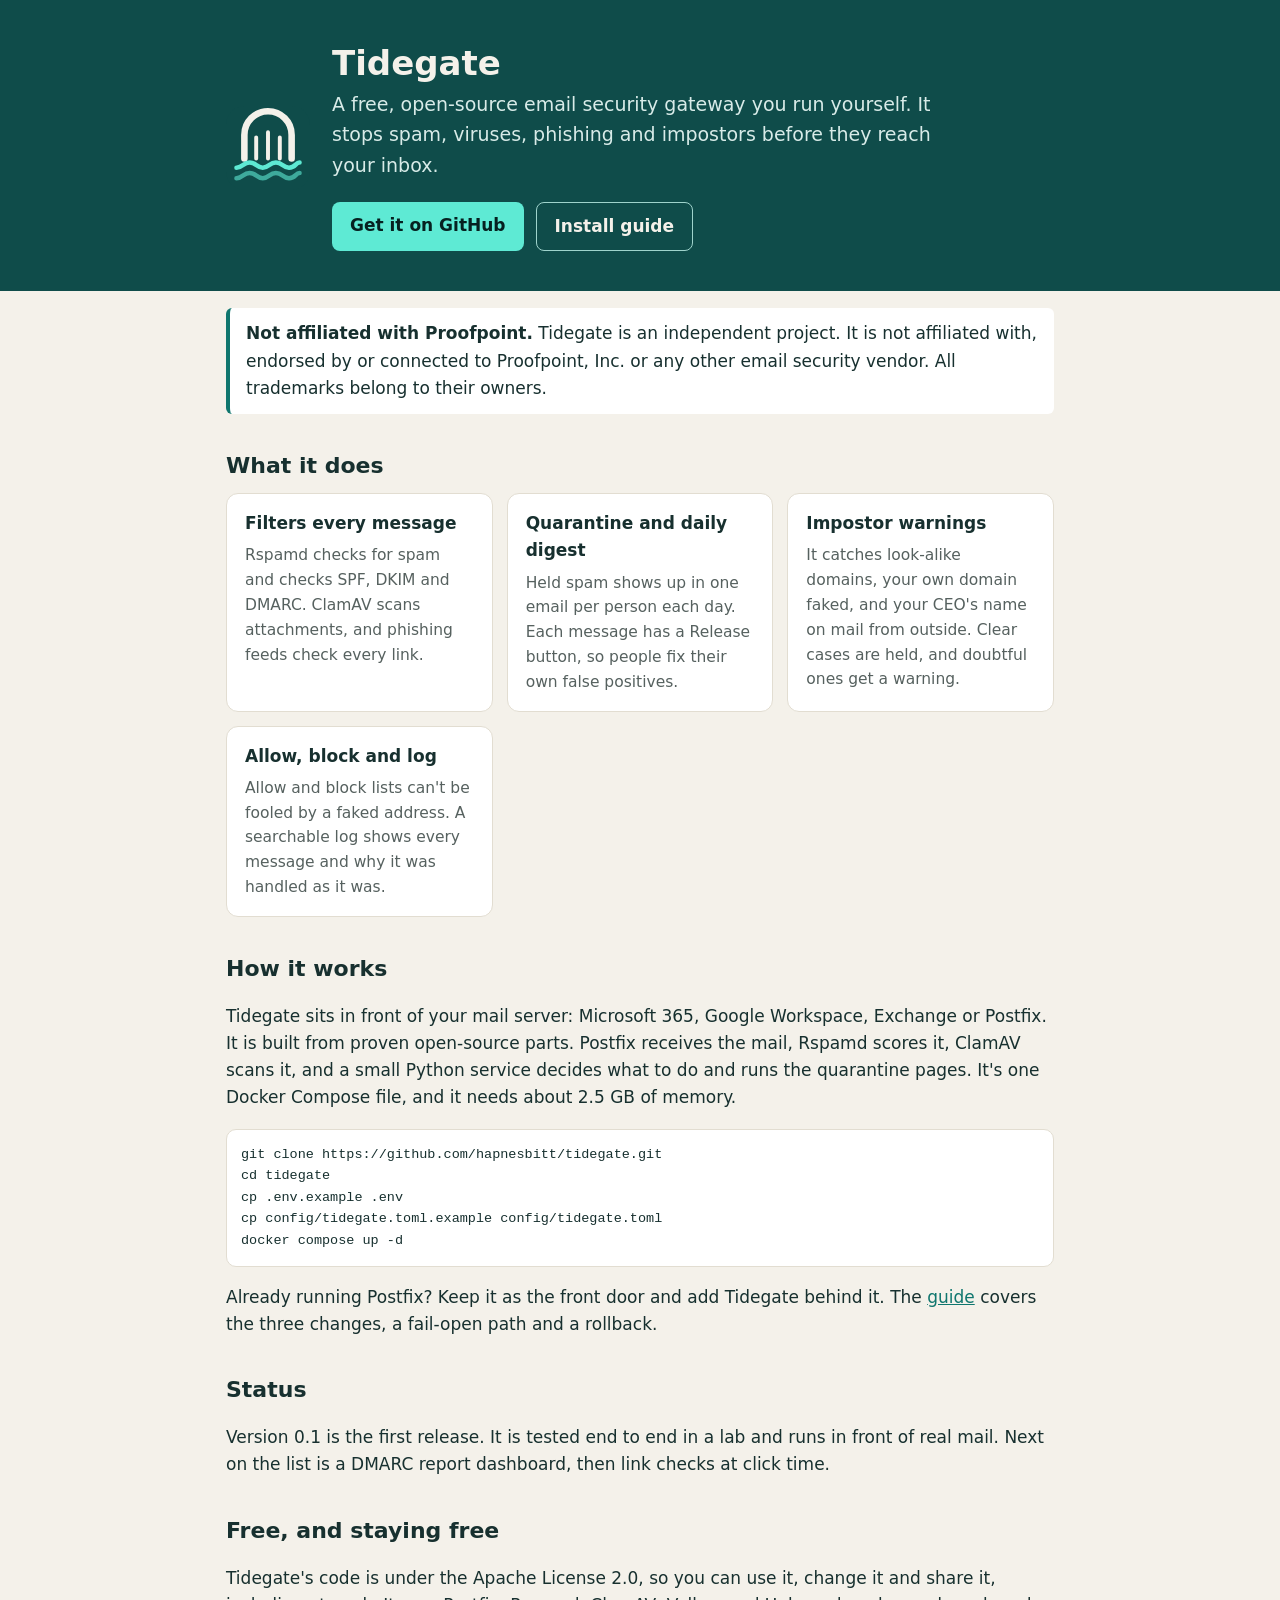
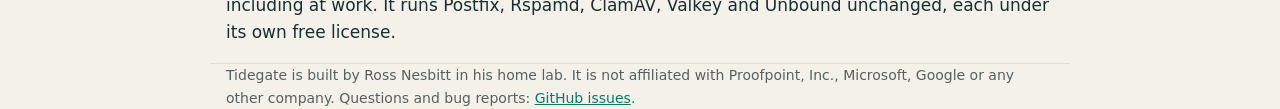
==== site/index.html @ bec3885f "Tidegate 0.1: free, open-source email security gateway Postfix + Rspamd + ClamAV in Docker Compose, " ====
<!doctype html>
<html lang="en">
<head>
<meta charset="utf-8">
<meta name="viewport" content="width=device-width, initial-scale=1">
<title>Tidegate: a free, open-source email security gateway</title>
<meta name="description" content="Tidegate is a free, open-source email security gateway you run yourself: spam, virus, phishing and impostor filtering with a quarantine and a daily digest. Built on Postfix, Rspamd and ClamAV.">
<link rel="icon" href="logo.svg" type="image/svg+xml">
<style>
:root { --bg:#f4f1ea; --card:#fff; --ink:#17302f; --muted:#56615f; --line:#e2ddd1; --brand:#0f4c4a; --accent:#0f766e; }
@media (prefers-color-scheme: dark) { :root { --bg:#0e1716; --card:#152321; --ink:#e7efed; --muted:#9db0ad; --line:#26403c; --brand:#0b3a38; --accent:#2bb3a3; } }
* { box-sizing:border-box; }
body { margin:0; background:var(--bg); color:var(--ink); font:17px/1.6 system-ui,-apple-system,"Segoe UI",Roboto,sans-serif; }
header { background:var(--brand); color:#f4f1ea; padding:44px 16px 40px; }
.wrap { max-width:860px; margin:0 auto; padding:0 16px; }
header .wrap { display:flex; gap:22px; align-items:center; flex-wrap:wrap; }
header img { width:84px; height:84px; }
h1 { font-size:34px; line-height:1.15; margin:0 0 6px; }
header p { margin:0; font-size:19px; color:#d8ebe8; max-width:600px; }
main { padding:8px 0 40px; }
h2 { font-size:22px; margin:34px 0 10px; }
a { color:var(--accent); }
.cta { display:flex; flex-wrap:wrap; gap:12px; margin:22px 0 0; }
.cta a { display:inline-block; padding:10px 18px; border-radius:8px; text-decoration:none; font-weight:600; background:#5eead4; color:#062120; }
.cta a.ghost { background:transparent; color:#f4f1ea; border:1px solid #9fd3cc; }
.grid { display:grid; grid-template-columns:repeat(auto-fit,minmax(240px,1fr)); gap:14px; }
.card { background:var(--card); border:1px solid var(--line); border-radius:12px; padding:16px 18px; }
.card h3 { margin:0 0 6px; font-size:17px; }
.card p { margin:0; color:var(--muted); font-size:15.5px; }
pre { background:var(--card); border:1px solid var(--line); border-radius:10px; padding:14px; overflow-x:auto; font-size:13.5px; }
.note { background:var(--card); border-left:4px solid var(--accent); padding:12px 16px; border-radius:6px; }
footer { border-top:1px solid var(--line); padding:20px 0 40px; color:var(--muted); font-size:14px; }
</style>
</head>
<body>
<header>
  <div class="wrap">
    <img src="logo.svg" alt="">
    <div>
      <h1>Tidegate</h1>
      <p>A free, open-source email security gateway you run yourself. It stops spam, viruses, phishing and impostors before they reach your inbox.</p>
      <div class="cta">
        <a href="https://github.com/hapnesbitt/tidegate">Get it on GitHub</a>
        <a class="ghost" href="https://github.com/hapnesbitt/tidegate#install">Install guide</a>
      </div>
    </div>
  </div>
</header>
<main class="wrap">
  <p class="note"><strong>Not affiliated with Proofpoint.</strong> Tidegate is an independent project. It is not affiliated with, endorsed by or connected to Proofpoint, Inc. or any other email security vendor. All trademarks belong to their owners.</p>

  <h2>What it does</h2>
  <div class="grid">
    <div class="card"><h3>Filters every message</h3><p>Rspamd checks for spam and checks SPF, DKIM and DMARC. ClamAV scans attachments, and phishing feeds check every link.</p></div>
    <div class="card"><h3>Quarantine and daily digest</h3><p>Held spam shows up in one email per person each day. Each message has a Release button, so people fix their own false positives.</p></div>
    <div class="card"><h3>Impostor warnings</h3><p>It catches look-alike domains, your own domain faked, and your CEO's name on mail from outside. Clear cases are held, and doubtful ones get a warning.</p></div>
    <div class="card"><h3>Allow, block and log</h3><p>Allow and block lists can't be fooled by a faked address. A searchable log shows every message and why it was handled as it was.</p></div>
  </div>

  <h2>How it works</h2>
  <p>Tidegate sits in front of your mail server: Microsoft 365, Google Workspace, Exchange or Postfix. It is built from proven open-source parts. Postfix receives the mail, Rspamd scores it, ClamAV scans it, and a small Python service decides what to do and runs the quarantine pages. It's one Docker Compose file, and it needs about 2.5 GB of memory.</p>
  <pre>git clone https://github.com/hapnesbitt/tidegate.git
cd tidegate
cp .env.example .env
cp config/tidegate.toml.example config/tidegate.toml
docker compose up -d</pre>
  <p>Already running Postfix? Keep it as the front door and add Tidegate behind it. The <a href="https://github.com/hapnesbitt/tidegate/blob/main/docs/existing-postfix.md">guide</a> covers the three changes, a fail-open path and a rollback.</p>

  <h2>Status</h2>
  <p>Version 0.1 is the first release. It is tested end to end in a lab and runs in front of real mail. Next on the list is a DMARC report dashboard, then link checks at click time.</p>

  <h2>Free, and staying free</h2>
  <p>Tidegate's code is under the Apache License 2.0, so you can use it, change it and share it, including at work. It runs Postfix, Rspamd, ClamAV, Valkey and Unbound unchanged, each under its own free license.</p>
</main>
<footer class="wrap">
  Tidegate is built by Ross Nesbitt in his home lab. It is not affiliated with Proofpoint, Inc., Microsoft, Google or any other company. Questions and bug reports: <a href="https://github.com/hapnesbitt/tidegate/issues">GitHub issues</a>.
</footer>
</body>
</html>
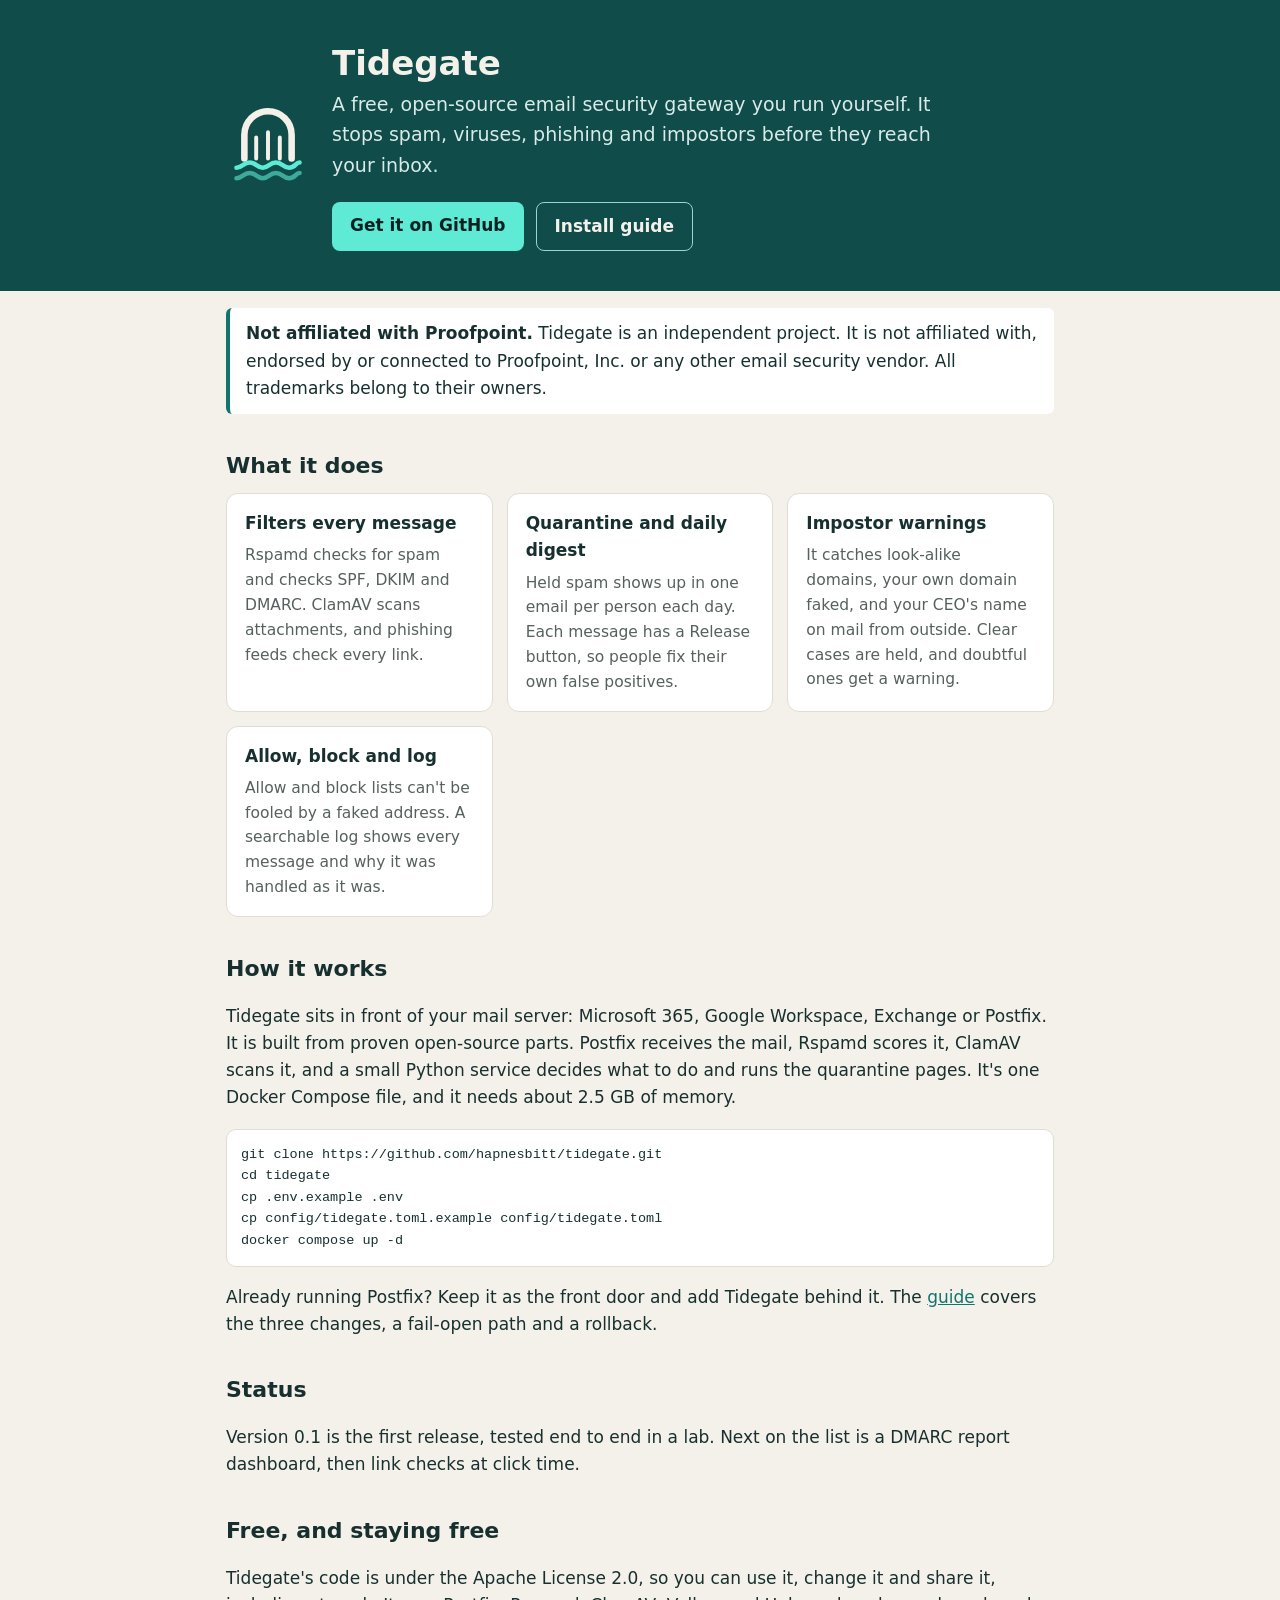
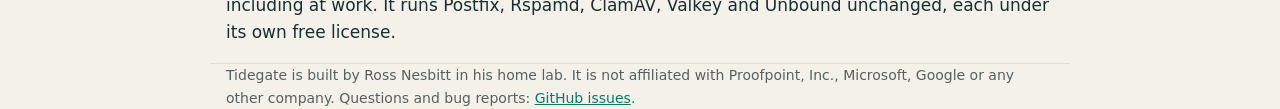
==== commit 19dcfb39: "Docs: test results and what testing changed; no screenshot table until real screenshots exist Co-Aut" ====
--- a/site/index.html
+++ b/site/index.html
@@ -67,7 +67,7 @@
   <p>Already running Postfix? Keep it as the front door and add Tidegate behind it. The <a href="https://github.com/hapnesbitt/tidegate/blob/main/docs/existing-postfix.md">guide</a> covers the three changes, a fail-open path and a rollback.</p>
 
   <h2>Status</h2>
-  <p>Version 0.1 is the first release. It is tested end to end in a lab and runs in front of real mail. Next on the list is a DMARC report dashboard, then link checks at click time.</p>
+  <p>Version 0.1 is the first release, tested end to end in a lab. Next on the list is a DMARC report dashboard, then link checks at click time.</p>
 
   <h2>Free, and staying free</h2>
   <p>Tidegate's code is under the Apache License 2.0, so you can use it, change it and share it, including at work. It runs Postfix, Rspamd, ClamAV, Valkey and Unbound unchanged, each under its own free license.</p>
